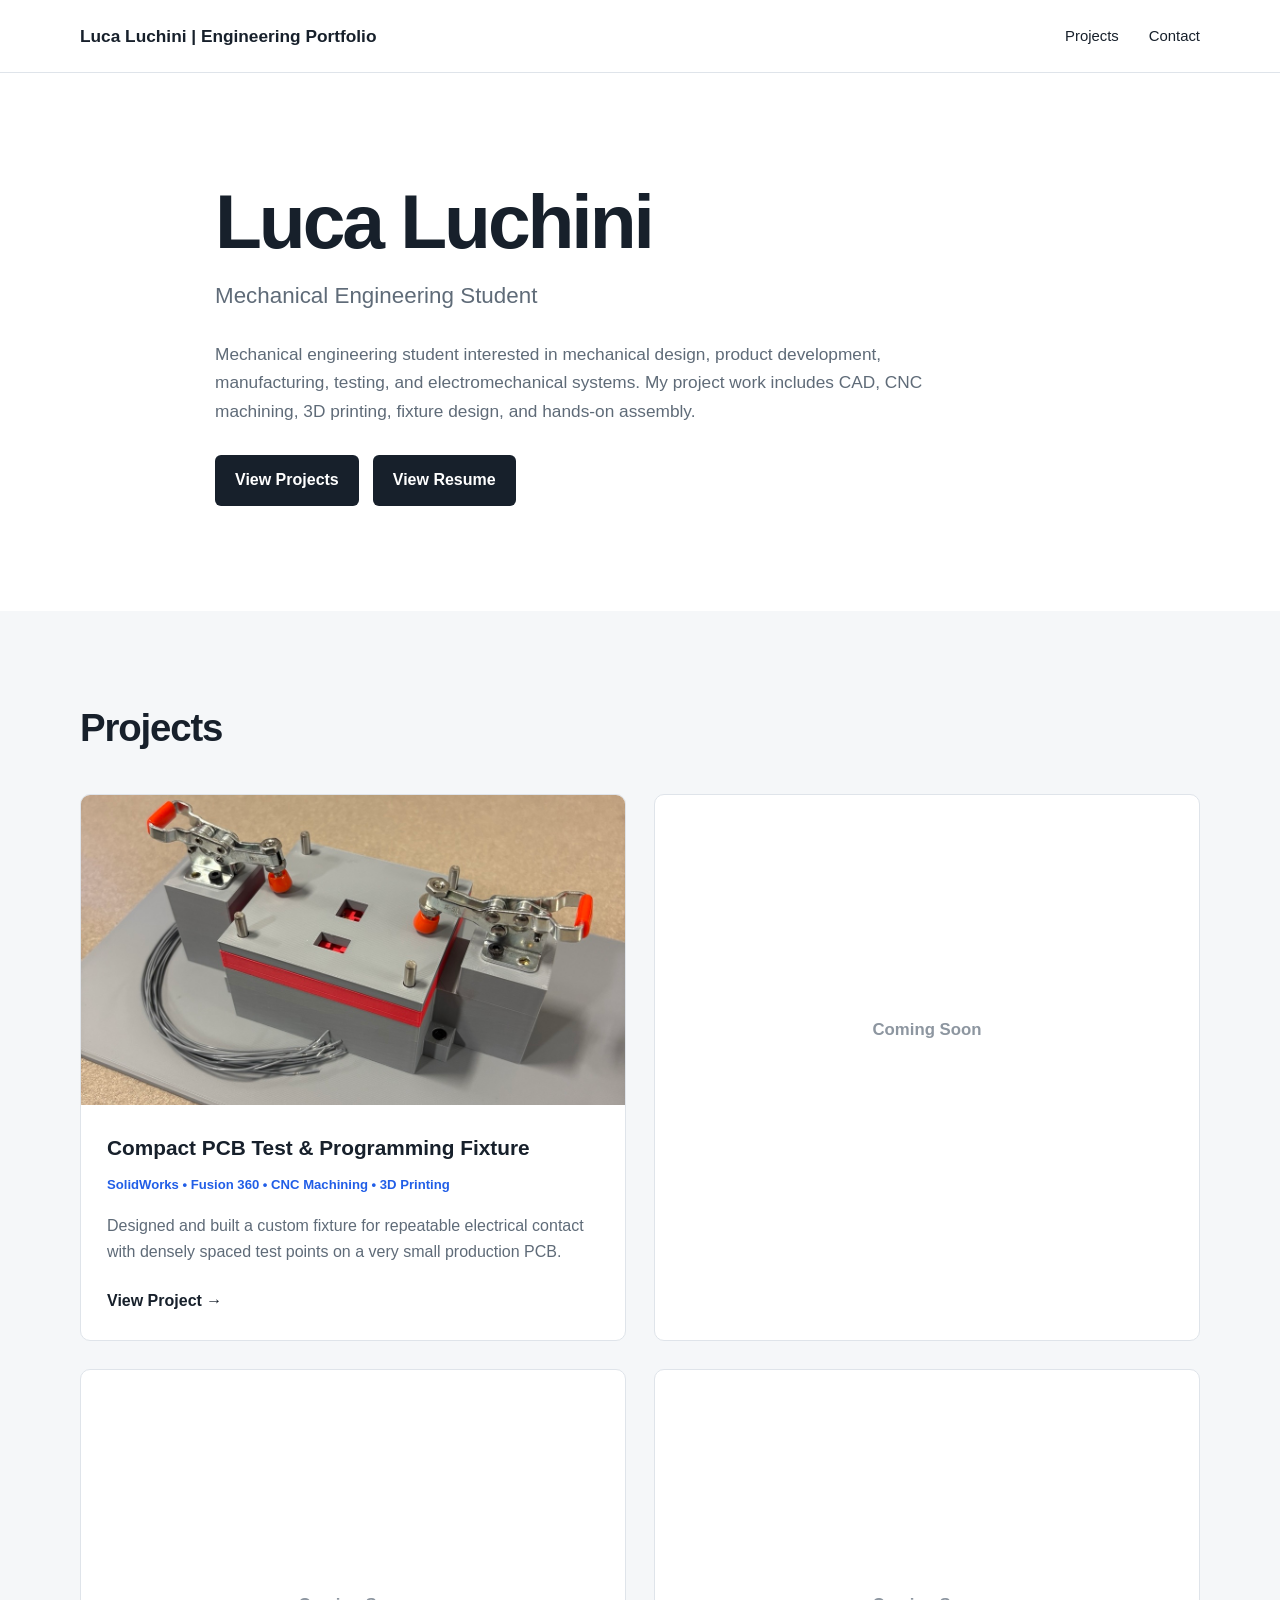
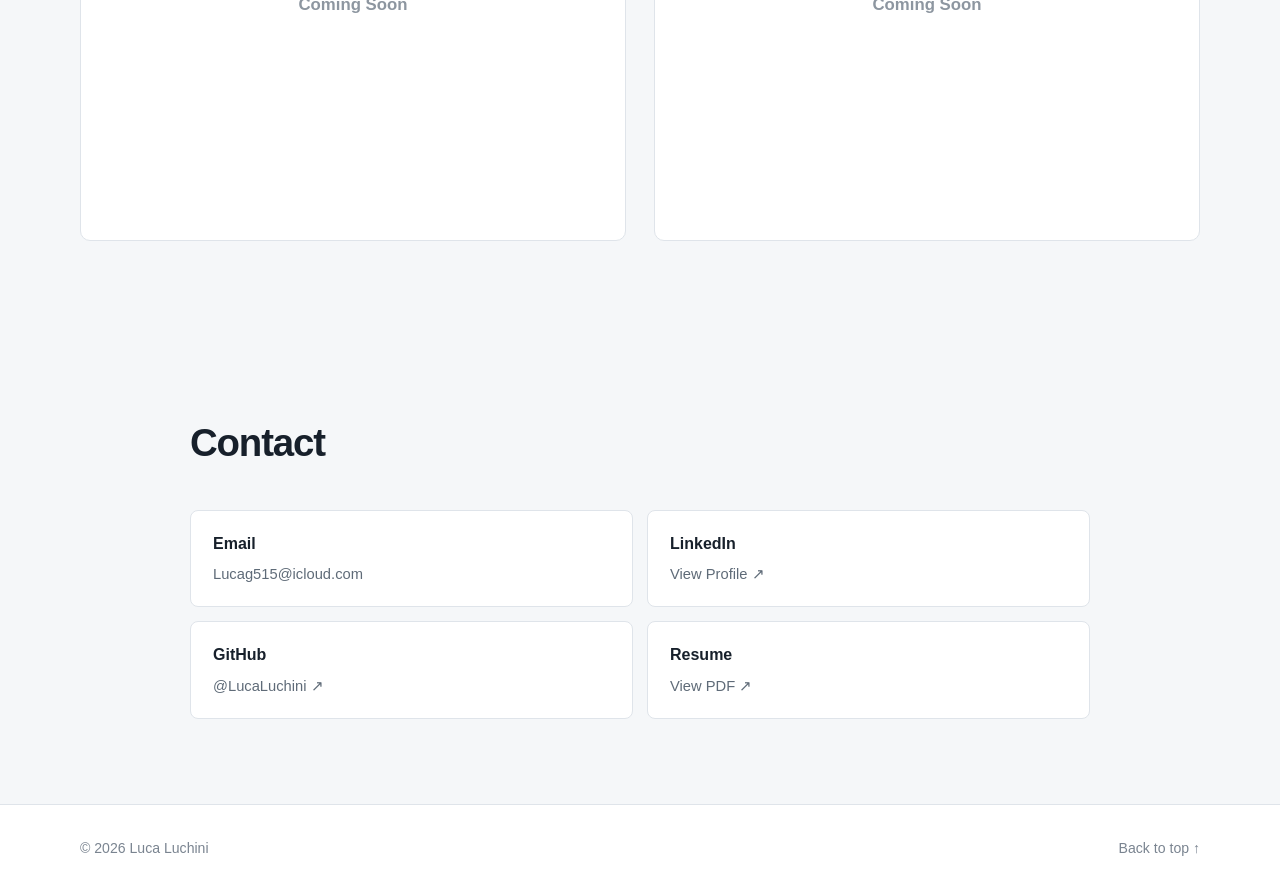
==== index.html @ e252f810 "Update index.html" ====
<!DOCTYPE html>
<html lang="en">

<head>
    <meta charset="UTF-8">
    <meta name="viewport" content="width=device-width, initial-scale=1.0">

    <title>Luca Luchini | Engineering Portfolio</title>

    <link rel="stylesheet" href="style.css">
</head>

<body>

<header>
    <div class="container">

        <nav>

            <a class="name" href="index.html">
                Luca Luchini | Engineering Portfolio
            </a>

            <div class="nav-links">

                <a href="#projects">
                    Projects
                </a>

                <a href="#contact">
                    Contact
                </a>

            </div>

        </nav>

    </div>
</header>


<main>


    <section class="hero">

        <div class="container hero-inner">

            <h1>
                Luca Luchini
            </h1>

            <h2>
                Mechanical Engineering Student
            </h2>

            <p class="hero-copy">
                Mechanical engineering student interested in mechanical design,
                product development, manufacturing, testing, and electromechanical systems.
                My project work includes CAD, CNC machining, 3D printing, fixture design,
                and hands-on assembly.
            </p>

            <div class="hero-actions">

                <a class="button" href="#projects">
                    View Projects
                </a>

                <a
                    class="button"
                    href="documents/Luchiniresume.pdf"
                    target="_blank"
                >
                    View Resume
                </a>

            </div>

        </div>

    </section>



    <section id="projects">

        <div class="container">

            <div class="section-heading">

                <h2>
                    Projects
                </h2>

            </div>


            <div class="projects">


                <a
                    class="project-card"
                    href="projects/pcb-test-fixture.html"
                >

                    <div class="project-image-wrap">

                        <img
                            class="project-image"
                            src="images/test-fixture/hero.jpg"
                            alt="PCB test and programming fixture"
                        >

                    </div>


                    <div class="project-card-content">

                        <h3>
                            Compact PCB Test &amp; Programming Fixture
                        </h3>

                        <p class="tools">
                            SolidWorks • Fusion 360 • CNC Machining • 3D Printing
                        </p>

                        <p>
                            Designed and built a custom fixture for repeatable
                            electrical contact with densely spaced test points
                            on a very small production PCB.
                        </p>

                        <span class="card-link">
                            View Project →
                        </span>

                    </div>

                </a>



                <div class="project-card coming-soon-card">

                    <div class="project-card-content coming-soon-content">

                        <span>
                            Coming Soon
                        </span>

                    </div>

                </div>



                <div class="project-card coming-soon-card">

                    <div class="project-card-content coming-soon-content">

                        <span>
                            Coming Soon
                        </span>

                    </div>

                </div>



                <div class="project-card coming-soon-card">

                    <div class="project-card-content coming-soon-content">

                        <span>
                            Coming Soon
                        </span>

                    </div>

                </div>


            </div>

        </div>

    </section>



    <section id="contact">

        <div class="container narrow">

            <div class="section-heading">

                <h2>
                    Contact
                </h2>

            </div>


            <div class="contact-links">


                <a
                    class="contact-card"
                    href="mailto:Lucag515@icloud.com"
                >

                    <span class="contact-label">
                        Email
                    </span>

                    <span class="contact-value">
                        Lucag515@icloud.com
                    </span>

                </a>



                <a
                    class="contact-card"
                    href="https://www.linkedin.com/in/luca-luchini-402ab2226"
                    target="_blank"
                >

                    <span class="contact-label">
                        LinkedIn
                    </span>

                    <span class="contact-value">
                        View Profile ↗
                    </span>

                </a>



                <a
                    class="contact-card"
                    href="https://github.com/LucaLuchini"
                    target="_blank"
                >

                    <span class="contact-label">
                        GitHub
                    </span>

                    <span class="contact-value">
                        @LucaLuchini ↗
                    </span>

                </a>



                <a
                    class="contact-card"
                    href="documents/Luchiniresume.pdf"
                    target="_blank"
                >

                    <span class="contact-label">
                        Resume
                    </span>

                    <span class="contact-value">
                        View PDF ↗
                    </span>

                </a>


            </div>

        </div>

    </section>


</main>



<footer>

    <div class="container footer-inner">

        <span>
            © 2026 Luca Luchini
        </span>

        <a href="#">
            Back to top ↑
        </a>

    </div>

</footer>


</body>

</html>
---- style.css ----
* {
    box-sizing: border-box;
}

html {
    scroll-behavior: smooth;
}

:root {
    --ink: #17202b;
    --muted: #5f6b78;
    --line: #dfe4ea;
    --surface: #ffffff;
    --surface-alt: #f5f7f9;
    --accent: #215ee7;
    --max-width: 1120px;
}

body {
    margin: 0;
    font-family: -apple-system, BlinkMacSystemFont, "Segoe UI", Roboto, Arial, sans-serif;
    color: var(--ink);
    background: var(--surface);
    line-height: 1.65;
}

img {
    max-width: 100%;
}

a {
    color: inherit;
}

.container {
    width: 90%;
    max-width: var(--max-width);
    margin: 0 auto;
}

.narrow {
    max-width: 900px;
}


/* HEADER */

header {
    background: rgba(255, 255, 255, 0.96);
    border-bottom: 1px solid var(--line);
    position: sticky;
    top: 0;
    z-index: 1000;
}

nav {
    min-height: 72px;
    display: flex;
    justify-content: space-between;
    align-items: center;
}

nav .name {
    font-size: 1.08rem;
    font-weight: 700;
    text-decoration: none;
}

.nav-links {
    display: flex;
}

.nav-links a {
    text-decoration: none;
    margin-left: 30px;
    font-size: 0.93rem;
}

.nav-links a:hover,
.back-link:hover {
    color: var(--accent);
}


/* HOMEPAGE HERO */

.hero {
    padding: 110px 0 105px;
}

.hero-inner {
    max-width: 850px;
}

.eyebrow {
    margin: 0 0 12px;
    color: var(--accent);
    font-size: 0.78rem;
    font-weight: 700;
    text-transform: uppercase;
    letter-spacing: 0.11em;
}

.hero h1 {
    margin: 0;
    font-size: clamp(3rem, 6vw, 5rem);
    line-height: 1;
    letter-spacing: -0.04em;
}

.hero h2 {
    margin: 18px 0 0;
    font-size: 1.4rem;
    font-weight: 500;
    color: var(--muted);
}

.hero-copy {
    max-width: 760px;
    margin-top: 25px;
    font-size: 1.08rem;
    color: var(--muted);
}

.hero-actions {
    display: flex;
    flex-wrap: wrap;
    gap: 14px;
    align-items: center;
    margin-top: 30px;
}

.button {
    display: inline-block;
    padding: 12px 20px;
    background: var(--ink);
    color: white;
    text-decoration: none;
    border-radius: 6px;
    font-weight: 600;
    transition: 0.2s ease;
}

.button:hover {
    background: var(--accent);
    transform: translateY(-2px);
}


/* GENERAL SECTIONS */

section {
    padding: 85px 0;
}

#projects,
#contact {
    background: var(--surface-alt);
}

.section-heading {
    margin-bottom: 35px;
}

.section-heading h2 {
    margin: 0;
    font-size: 2.4rem;
    letter-spacing: -0.03em;
}


/* PROJECT GRID */

.projects {
    display: grid;
    grid-template-columns: repeat(2, 1fr);
    gap: 28px;
}

.project-card {
    background: white;
    border: 1px solid var(--line);
    border-radius: 10px;
    overflow: hidden;
    min-height: 100%;
}

a.project-card {
    text-decoration: none;
    transition: 0.2s ease;
}

a.project-card:hover {
    transform: translateY(-4px);
    box-shadow: 0 15px 35px rgba(17, 24, 39, 0.08);
}

.project-card-content {
    padding: 26px;
}

.project-card h3 {
    margin: 0 0 9px;
    font-size: 1.3rem;
}

.tools {
    margin: 0 0 17px;
    color: var(--accent);
    font-size: 0.82rem;
    font-weight: 600;
}

.project-card p:not(.tools) {
    color: var(--muted);
}

.card-link {
    display: inline-block;
    margin-top: 6px;
    font-weight: 600;
}

.project-card .project-image-wrap {
    height: 310px;
}

.project-card .project-image {
    width: 100%;
    height: 100%;
    object-fit: cover;
}

.coming-soon-card {
    min-height: 470px;
}

.coming-soon-content {
    min-height: 470px;
    display: flex;
    align-items: center;
    justify-content: center;
}

.coming-soon-content span {
    color: #8d96a0;
    font-size: 1.05rem;
    font-weight: 600;
}


/* GENERAL IMAGES */

.project-image-wrap {
    position: relative;
    background: #e9edf2;
    overflow: hidden;
}

.project-image {
    width: 100%;
    height: 100%;
    display: block;
    object-fit: cover;
}


/* CONTACT */

.contact-links {
    display: grid;
    grid-template-columns: repeat(2, 1fr);
    gap: 14px;
}

.contact-card {
    display: flex;
    flex-direction: column;
    gap: 5px;
    padding: 20px 22px;
    background: white;
    border: 1px solid var(--line);
    border-radius: 8px;
    text-decoration: none;
    transition: 0.2s ease;
}

.contact-card:hover {
    border-color: #bac3cd;
    transform: translateY(-2px);
}

.contact-label {
    font-weight: 700;
    color: var(--ink);
}

.contact-value {
    font-size: 0.92rem;
    color: var(--muted);
}


/* FOOTER */

footer {
    border-top: 1px solid var(--line);
    padding: 32px 0;
    color: #7a8490;
    font-size: 0.88rem;
}

.footer-inner {
    display: flex;
    justify-content: space-between;
}

.footer-inner a {
    text-decoration: none;
}


/* PROJECT PAGE */

.project-hero {
    padding: 85px 0 80px;
}

.project-hero-grid {
    display: grid;
    grid-template-columns: 0.95fr 1.05fr;
    gap: 60px;
    align-items: start;
}

.back-link {
    display: inline-block;
    margin-bottom: 38px;
    color: var(--muted);
    text-decoration: none;
    font-size: 0.9rem;
    font-weight: 600;
}

.project-hero h1 {
    margin: 0;
    font-size: clamp(2.6rem, 5vw, 4.3rem);
    line-height: 1.04;
    letter-spacing: -0.04em;
}

.project-lead {
    margin-top: 25px;
    color: var(--muted);
    font-size: 1.12rem;
}

.project-meta {
    display: grid;
    gap: 15px;
    margin-top: 34px;
    padding-top: 25px;
    border-top: 1px solid var(--line);
}

.project-meta > div {
    display: grid;
    grid-template-columns: 90px 1fr;
    gap: 15px;
}

.meta-label {
    color: #8b95a1;
    font-size: 0.78rem;
    font-weight: 700;
    text-transform: uppercase;
    letter-spacing: 0.06em;
}


/* PROJECT HERO IMAGE STACK */

.hero-image-stack {
    display: grid;
    gap: 22px;
}

.hero-image-stack figure {
    margin: 0;
}

.hero-stack-image {
    height: 360px;
    border: 1px solid var(--line);
    border-radius: 10px;
    overflow: hidden;
    background: white;
}

.hero-stack-image .project-image {
    width: 100%;
    height: 100%;
    object-fit: cover;
}

.hero-tech-image .project-image {
    object-fit: contain;
    background: white;
}

.hero-image-stack figcaption {
    margin-top: 8px;
    color: #7a8490;
    font-size: 0.84rem;
}


/* PROJECT SECTIONS */

.project-section {
    padding: 95px 0;
    border-top: 1px solid var(--line);
}

.project-section.alt {
    background: var(--surface-alt);
}

.project-content-grid {
    display: grid;
    grid-template-columns: 240px minmax(0, 1fr);
    gap: 75px;
}

.sticky-label {
    align-self: start;
    position: sticky;
    top: 105px;
}

.sticky-label h2 {
    margin: 0;
    font-size: 1.9rem;
    line-height: 1.1;
}

.project-copy {
    max-width: 780px;
}

.project-copy > p {
    margin-top: 0;
    margin-bottom: 22px;
    color: var(--muted);
    font-size: 1.05rem;
}

.callout {
    margin: 34px 0;
    padding: 22px 24px;
    border-left: 4px solid var(--accent);
    background: var(--surface-alt);
    color: var(--muted);
}

.image-grid {
    display: grid;
    gap: 22px;
    margin-top: 38px;
}

.image-grid.two {
    grid-template-columns: repeat(2, 1fr);
}

.single-figure {
    margin-top: 38px;
}

figure {
    margin: 0;
}

figure .project-image-wrap {
    min-height: 285px;
    border: 1px solid var(--line);
    border-radius: 9px;
}

.single-figure .project-image-wrap {
    min-height: 420px;
}

.image-grid .project-image,
.single-figure .project-image {
    object-fit: contain;
    background: white;
}

figcaption {
    margin-top: 9px;
    color: #7a8490;
    font-size: 0.84rem;
}

.skills-row {
    display: flex;
    flex-wrap: wrap;
    gap: 9px;
    margin-top: 32px;
}

.skills-row span {
    padding: 7px 11px;
    border: 1px solid var(--line);
    border-radius: 999px;
    background: white;
    font-size: 0.8rem;
    font-weight: 600;
}


/* TABLET */

@media (max-width: 900px) {

    .projects {
        grid-template-columns: 1fr;
    }

    .project-hero-grid {
        grid-template-columns: 1fr;
    }

    .project-content-grid {
        grid-template-columns: 1fr;
        gap: 32px;
    }

    .sticky-label {
        position: static;
    }

    .contact-links {
        grid-template-columns: 1fr;
    }

    .coming-soon-card,
    .coming-soon-content {
        min-height: 220px;
    }
}


/* MOBILE */

@media (max-width: 650px) {

    .hero {
        padding: 80px 0;
    }

    section,
    .project-section {
        padding: 65px 0;
    }

    .nav-links a {
        margin-left: 15px;
    }

    .hero-actions {
        flex-direction: column;
        align-items: flex-start;
    }

    .image-grid.two {
        grid-template-columns: 1fr;
    }

    .project-meta > div {
        grid-template-columns: 1fr;
        gap: 3px;
    }

    .hero-stack-image {
        height: 300px;
    }

    .footer-inner {
        flex-direction: column;
        gap: 10px;
    }
}
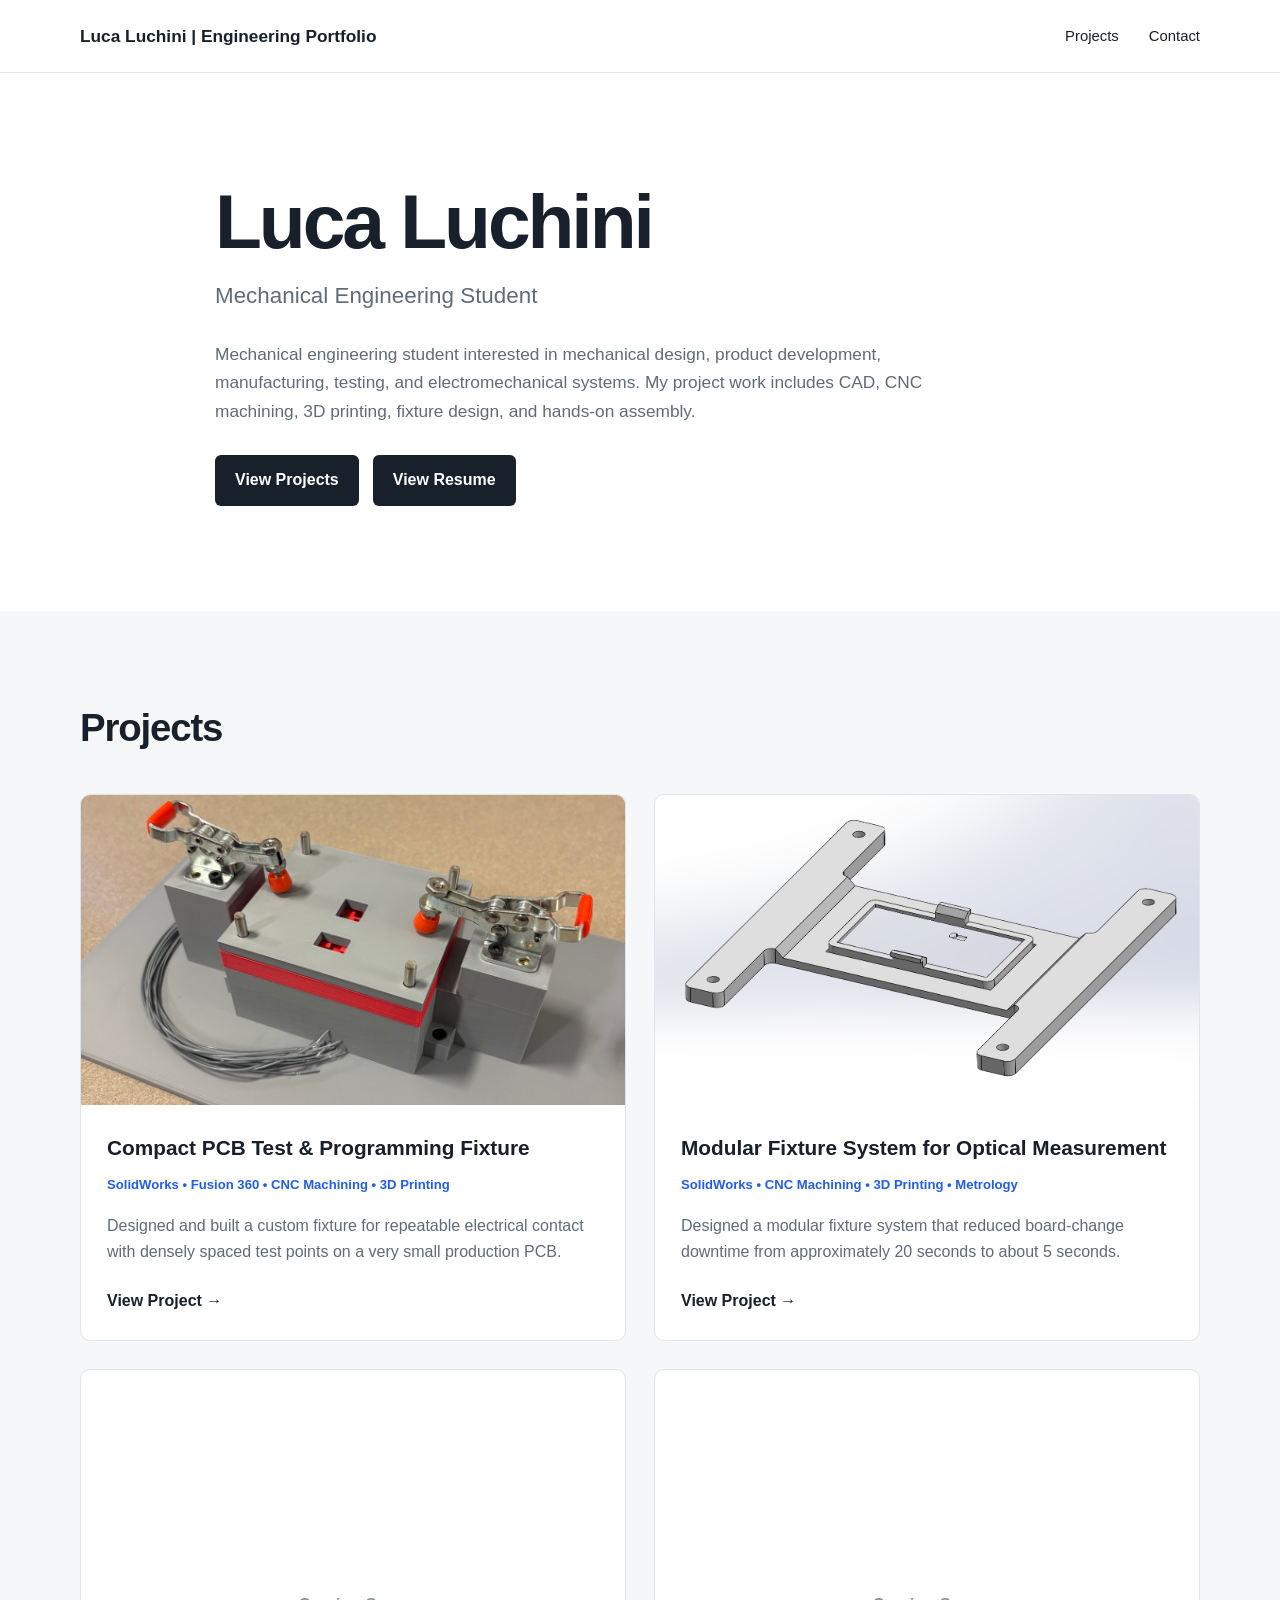
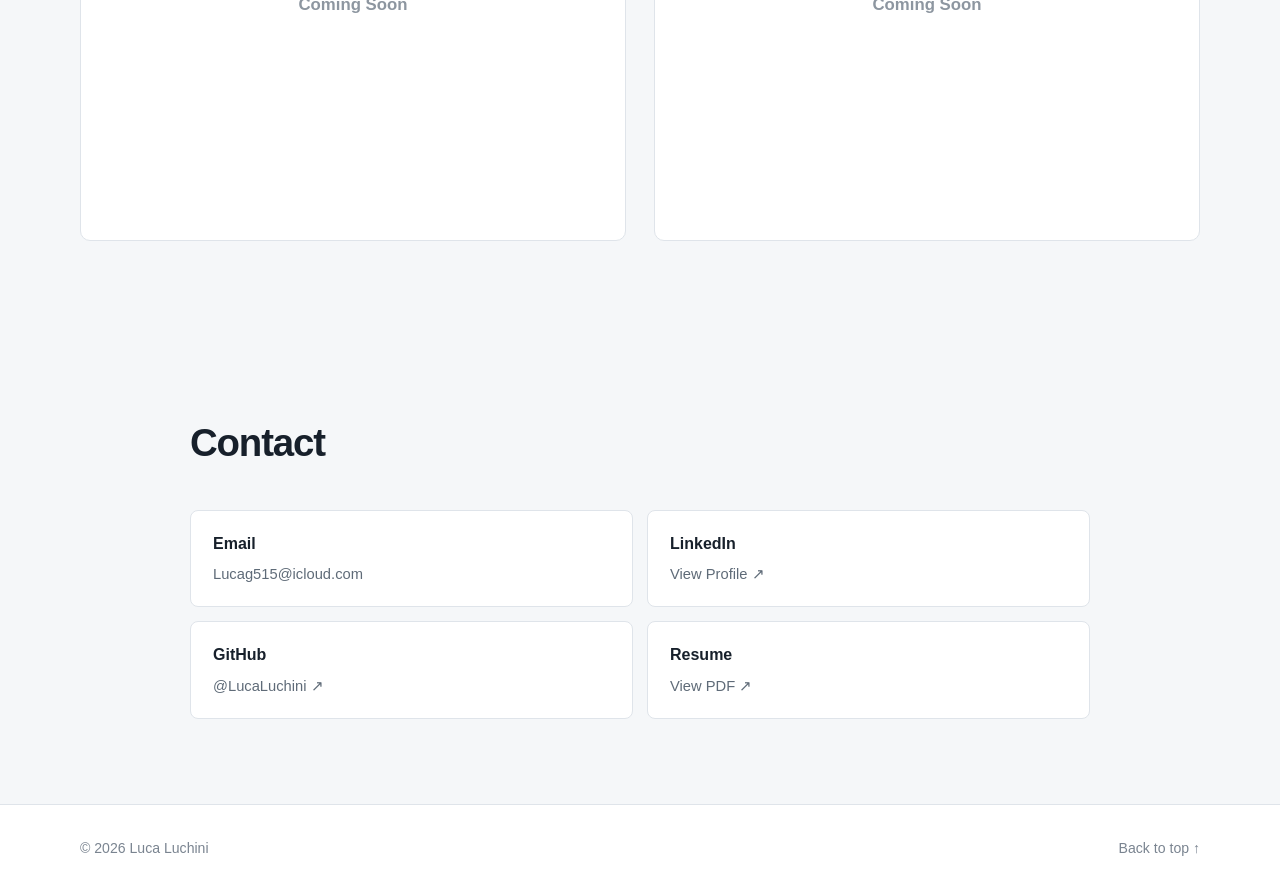
==== commit b2267f3a: "add project 2" ====
--- a/index.html
+++ b/index.html
@@ -1,12 +1,9 @@
 <!DOCTYPE html>
 <html lang="en">
-
 <head>
     <meta charset="UTF-8">
     <meta name="viewport" content="width=device-width, initial-scale=1.0">
-
     <title>Luca Luchini | Engineering Portfolio</title>
-
     <link rel="stylesheet" href="style.css">
 </head>
 
@@ -14,296 +11,130 @@
 
 <header>
     <div class="container">
-
         <nav>
-
-            <a class="name" href="index.html">
-                Luca Luchini | Engineering Portfolio
-            </a>
-
+            <a class="name" href="index.html">Luca Luchini | Engineering Portfolio</a>
             <div class="nav-links">
-
-                <a href="#projects">
-                    Projects
-                </a>
-
-                <a href="#contact">
-                    Contact
-                </a>
-
+                <a href="#projects">Projects</a>
+                <a href="#contact">Contact</a>
             </div>
-
         </nav>
-
     </div>
 </header>
 
-
 <main>
 
+<section class="hero">
+    <div class="container hero-inner">
+        <h1>Luca Luchini</h1>
+        <h2>Mechanical Engineering Student</h2>
 
-    <section class="hero">
+        <p class="hero-copy">
+            Mechanical engineering student interested in mechanical design,
+            product development, manufacturing, testing, and electromechanical systems.
+            My project work includes CAD, CNC machining, 3D printing, fixture design,
+            and hands-on assembly.
+        </p>
 
-        <div class="container hero-inner">
+        <div class="hero-actions">
+            <a class="button" href="#projects">View Projects</a>
+            <a class="button" href="documents/Luchiniresume.pdf" target="_blank">View Resume</a>
+        </div>
+    </div>
+</section>
 
-            <h1>
-                Luca Luchini
-            </h1>
+<section id="projects">
+    <div class="container">
+        <div class="section-heading">
+            <h2>Projects</h2>
+        </div>
 
-            <h2>
-                Mechanical Engineering Student
-            </h2>
+        <div class="projects">
 
-            <p class="hero-copy">
-                Mechanical engineering student interested in mechanical design,
-                product development, manufacturing, testing, and electromechanical systems.
-                My project work includes CAD, CNC machining, 3D printing, fixture design,
-                and hands-on assembly.
-            </p>
+            <a class="project-card" href="projects/pcb-test-fixture.html">
+                <div class="project-image-wrap">
+                    <img class="project-image" src="images/test-fixture/hero.jpg" alt="Compact PCB test and programming fixture">
+                </div>
+                <div class="project-card-content">
+                    <h3>Compact PCB Test &amp; Programming Fixture</h3>
+                    <p class="tools">SolidWorks • Fusion 360 • CNC Machining • 3D Printing</p>
+                    <p>
+                        Designed and built a custom fixture for repeatable electrical
+                        contact with densely spaced test points on a very small production PCB.
+                    </p>
+                    <span class="card-link">View Project →</span>
+                </div>
+            </a>
 
-            <div class="hero-actions">
+            <a class="project-card" href="projects/optical-measurement-fixture.html">
+                <div class="project-image-wrap">
+                    <img class="project-image" src="images/optical-fixture/cad-assembled.png" alt="Modular optical measurement fixture system">
+                </div>
+                <div class="project-card-content">
+                    <h3>Modular Fixture System for Optical Measurement</h3>
+                    <p class="tools">SolidWorks • CNC Machining • 3D Printing • Metrology</p>
+                    <p>
+                        Designed a modular fixture system that reduced board-change
+                        downtime from approximately 20 seconds to about 5 seconds.
+                    </p>
+                    <span class="card-link">View Project →</span>
+                </div>
+            </a>
 
-                <a class="button" href="#projects">
-                    View Projects
-                </a>
+            <div class="project-card coming-soon-card">
+                <div class="project-card-content coming-soon-content">
+                    <span>Coming Soon</span>
+                </div>
+            </div>
 
-                <a
-                    class="button"
-                    href="documents/Luchiniresume.pdf"
-                    target="_blank"
-                >
-                    View Resume
-                </a>
-
+            <div class="project-card coming-soon-card">
+                <div class="project-card-content coming-soon-content">
+                    <span>Coming Soon</span>
+                </div>
             </div>
 
         </div>
+    </div>
+</section>
 
-    </section>
+<section id="contact">
+    <div class="container narrow">
 
-
-
-    <section id="projects">
-
-        <div class="container">
-
-            <div class="section-heading">
-
-                <h2>
-                    Projects
-                </h2>
-
-            </div>
-
-
-            <div class="projects">
-
-
-                <a
-                    class="project-card"
-                    href="projects/pcb-test-fixture.html"
-                >
-
-                    <div class="project-image-wrap">
-
-                        <img
-                            class="project-image"
-                            src="images/test-fixture/hero.jpg"
-                            alt="PCB test and programming fixture"
-                        >
-
-                    </div>
-
-
-                    <div class="project-card-content">
-
-                        <h3>
-                            Compact PCB Test &amp; Programming Fixture
-                        </h3>
-
-                        <p class="tools">
-                            SolidWorks • Fusion 360 • CNC Machining • 3D Printing
-                        </p>
-
-                        <p>
-                            Designed and built a custom fixture for repeatable
-                            electrical contact with densely spaced test points
-                            on a very small production PCB.
-                        </p>
-
-                        <span class="card-link">
-                            View Project →
-                        </span>
-
-                    </div>
-
-                </a>
-
-
-
-                <div class="project-card coming-soon-card">
-
-                    <div class="project-card-content coming-soon-content">
-
-                        <span>
-                            Coming Soon
-                        </span>
-
-                    </div>
-
-                </div>
-
-
-
-                <div class="project-card coming-soon-card">
-
-                    <div class="project-card-content coming-soon-content">
-
-                        <span>
-                            Coming Soon
-                        </span>
-
-                    </div>
-
-                </div>
-
-
-
-                <div class="project-card coming-soon-card">
-
-                    <div class="project-card-content coming-soon-content">
-
-                        <span>
-                            Coming Soon
-                        </span>
-
-                    </div>
-
-                </div>
-
-
-            </div>
-
+        <div class="section-heading">
+            <h2>Contact</h2>
         </div>
 
-    </section>
+        <div class="contact-links">
+            <a class="contact-card" href="mailto:Lucag515@icloud.com">
+                <span class="contact-label">Email</span>
+                <span class="contact-value">Lucag515@icloud.com</span>
+            </a>
 
+            <a class="contact-card" href="https://www.linkedin.com/in/luca-luchini-402ab2226" target="_blank">
+                <span class="contact-label">LinkedIn</span>
+                <span class="contact-value">View Profile ↗</span>
+            </a>
 
+            <a class="contact-card" href="https://github.com/LucaLuchini" target="_blank">
+                <span class="contact-label">GitHub</span>
+                <span class="contact-value">@LucaLuchini ↗</span>
+            </a>
 
-    <section id="contact">
-
-        <div class="container narrow">
-
-            <div class="section-heading">
-
-                <h2>
-                    Contact
-                </h2>
-
-            </div>
-
-
-            <div class="contact-links">
-
-
-                <a
-                    class="contact-card"
-                    href="mailto:Lucag515@icloud.com"
-                >
-
-                    <span class="contact-label">
-                        Email
-                    </span>
-
-                    <span class="contact-value">
-                        Lucag515@icloud.com
-                    </span>
-
-                </a>
-
-
-
-                <a
-                    class="contact-card"
-                    href="https://www.linkedin.com/in/luca-luchini-402ab2226"
-                    target="_blank"
-                >
-
-                    <span class="contact-label">
-                        LinkedIn
-                    </span>
-
-                    <span class="contact-value">
-                        View Profile ↗
-                    </span>
-
-                </a>
-
-
-
-                <a
-                    class="contact-card"
-                    href="https://github.com/LucaLuchini"
-                    target="_blank"
-                >
-
-                    <span class="contact-label">
-                        GitHub
-                    </span>
-
-                    <span class="contact-value">
-                        @LucaLuchini ↗
-                    </span>
-
-                </a>
-
-
-
-                <a
-                    class="contact-card"
-                    href="documents/Luchiniresume.pdf"
-                    target="_blank"
-                >
-
-                    <span class="contact-label">
-                        Resume
-                    </span>
-
-                    <span class="contact-value">
-                        View PDF ↗
-                    </span>
-
-                </a>
-
-
-            </div>
-
+            <a class="contact-card" href="documents/Luchiniresume.pdf" target="_blank">
+                <span class="contact-label">Resume</span>
+                <span class="contact-value">View PDF ↗</span>
+            </a>
         </div>
-
-    </section>
-
+    </div>
+</section>
 
 </main>
 
-
-
 <footer>
-
     <div class="container footer-inner">
-
-        <span>
-            © 2026 Luca Luchini
-        </span>
-
-        <a href="#">
-            Back to top ↑
-        </a>
-
+        <span>© 2026 Luca Luchini</span>
+        <a href="#">Back to top ↑</a>
     </div>
-
 </footer>
 
-
 </body>
-
 </html>
--- a/style.css
+++ b/style.css
@@ -2,9 +2,7 @@
     box-sizing: border-box;
 }
 
-html {
-    scroll-behavior: smooth;
-}
+html { scroll-behavior: smooth; }
 
 :root {
     --ink: #17202b;
@@ -24,13 +22,8 @@
     line-height: 1.65;
 }
 
-img {
-    max-width: 100%;
-}
-
-a {
-    color: inherit;
-}
+img { max-width: 100%; }
+a { color: inherit; }
 
 .container {
     width: 90%;
@@ -38,15 +31,10 @@
     margin: 0 auto;
 }
 
-.narrow {
-    max-width: 900px;
-}
-
-
-/* HEADER */
+.narrow { max-width: 900px; }
 
 header {
-    background: rgba(255, 255, 255, 0.96);
+    background: rgba(255,255,255,0.96);
     border-bottom: 1px solid var(--line);
     position: sticky;
     top: 0;
@@ -66,9 +54,7 @@
     text-decoration: none;
 }
 
-.nav-links {
-    display: flex;
-}
+.nav-links { display: flex; }
 
 .nav-links a {
     text-decoration: none;
@@ -77,19 +63,30 @@
 }
 
 .nav-links a:hover,
-.back-link:hover {
-    color: var(--accent);
-}
-
-
-/* HOMEPAGE HERO */
-
-.hero {
-    padding: 110px 0 105px;
-}
-
-.hero-inner {
-    max-width: 850px;
+.back-link:hover { color: var(--accent); }
+
+.hero { padding: 110px 0 105px; }
+.hero-inner { max-width: 850px; }
+
+.hero h1 {
+    margin: 0;
+    font-size: clamp(3rem,6vw,5rem);
+    line-height: 1;
+    letter-spacing: -0.04em;
+}
+
+.hero h2 {
+    margin: 18px 0 0;
+    font-size: 1.4rem;
+    font-weight: 500;
+    color: var(--muted);
+}
+
+.hero-copy {
+    max-width: 760px;
+    margin-top: 25px;
+    font-size: 1.08rem;
+    color: var(--muted);
 }
 
 .eyebrow {
@@ -99,27 +96,6 @@
     font-weight: 700;
     text-transform: uppercase;
     letter-spacing: 0.11em;
-}
-
-.hero h1 {
-    margin: 0;
-    font-size: clamp(3rem, 6vw, 5rem);
-    line-height: 1;
-    letter-spacing: -0.04em;
-}
-
-.hero h2 {
-    margin: 18px 0 0;
-    font-size: 1.4rem;
-    font-weight: 500;
-    color: var(--muted);
-}
-
-.hero-copy {
-    max-width: 760px;
-    margin-top: 25px;
-    font-size: 1.08rem;
-    color: var(--muted);
 }
 
 .hero-actions {
@@ -146,21 +122,12 @@
     transform: translateY(-2px);
 }
 
-
-/* GENERAL SECTIONS */
-
-section {
-    padding: 85px 0;
-}
+section { padding: 85px 0; }
 
 #projects,
-#contact {
-    background: var(--surface-alt);
-}
-
-.section-heading {
-    margin-bottom: 35px;
-}
+#contact { background: var(--surface-alt); }
+
+.section-heading { margin-bottom: 35px; }
 
 .section-heading h2 {
     margin: 0;
@@ -168,12 +135,9 @@
     letter-spacing: -0.03em;
 }
 
-
-/* PROJECT GRID */
-
 .projects {
     display: grid;
-    grid-template-columns: repeat(2, 1fr);
+    grid-template-columns: repeat(2,1fr);
     gap: 28px;
 }
 
@@ -192,12 +156,10 @@
 
 a.project-card:hover {
     transform: translateY(-4px);
-    box-shadow: 0 15px 35px rgba(17, 24, 39, 0.08);
-}
-
-.project-card-content {
-    padding: 26px;
-}
+    box-shadow: 0 15px 35px rgba(17,24,39,0.08);
+}
+
+.project-card-content { padding: 26px; }
 
 .project-card h3 {
     margin: 0 0 9px;
@@ -211,9 +173,7 @@
     font-weight: 600;
 }
 
-.project-card p:not(.tools) {
-    color: var(--muted);
-}
+.project-card p:not(.tools) { color: var(--muted); }
 
 .card-link {
     display: inline-block;
@@ -221,9 +181,7 @@
     font-weight: 600;
 }
 
-.project-card .project-image-wrap {
-    height: 310px;
-}
+.project-card .project-image-wrap { height: 310px; }
 
 .project-card .project-image {
     width: 100%;
@@ -231,9 +189,7 @@
     object-fit: cover;
 }
 
-.coming-soon-card {
-    min-height: 470px;
-}
+.coming-soon-card { min-height: 470px; }
 
 .coming-soon-content {
     min-height: 470px;
@@ -248,9 +204,6 @@
     font-weight: 600;
 }
 
-
-/* GENERAL IMAGES */
-
 .project-image-wrap {
     position: relative;
     background: #e9edf2;
@@ -259,17 +212,12 @@
 
 .project-image {
     width: 100%;
-    height: 100%;
     display: block;
-    object-fit: cover;
-}
-
-
-/* CONTACT */
+}
 
 .contact-links {
     display: grid;
-    grid-template-columns: repeat(2, 1fr);
+    grid-template-columns: repeat(2,1fr);
     gap: 14px;
 }
 
@@ -300,9 +248,6 @@
     color: var(--muted);
 }
 
-
-/* FOOTER */
-
 footer {
     border-top: 1px solid var(--line);
     padding: 32px 0;
@@ -315,16 +260,9 @@
     justify-content: space-between;
 }
 
-.footer-inner a {
-    text-decoration: none;
-}
-
-
-/* PROJECT PAGE */
-
-.project-hero {
-    padding: 85px 0 80px;
-}
+.footer-inner a { text-decoration: none; }
+
+.project-hero { padding: 85px 0 80px; }
 
 .project-hero-grid {
     display: grid;
@@ -344,7 +282,7 @@
 
 .project-hero h1 {
     margin: 0;
-    font-size: clamp(2.6rem, 5vw, 4.3rem);
+    font-size: clamp(2.6rem,5vw,4.3rem);
     line-height: 1.04;
     letter-spacing: -0.04em;
 }
@@ -377,17 +315,12 @@
     letter-spacing: 0.06em;
 }
 
-
-/* PROJECT HERO IMAGE STACK */
-
 .hero-image-stack {
     display: grid;
     gap: 22px;
 }
 
-.hero-image-stack figure {
-    margin: 0;
-}
+.hero-image-stack figure { margin: 0; }
 
 .hero-stack-image {
     height: 360px;
@@ -400,35 +333,27 @@
 .hero-stack-image .project-image {
     width: 100%;
     height: 100%;
-    object-fit: cover;
-}
-
-.hero-tech-image .project-image {
     object-fit: contain;
     background: white;
 }
 
-.hero-image-stack figcaption {
-    margin-top: 8px;
+.hero-image-stack figcaption,
+figcaption {
+    margin-top: 9px;
     color: #7a8490;
     font-size: 0.84rem;
 }
-
-
-/* PROJECT SECTIONS */
 
 .project-section {
     padding: 95px 0;
     border-top: 1px solid var(--line);
 }
 
-.project-section.alt {
-    background: var(--surface-alt);
-}
+.project-section.alt { background: var(--surface-alt); }
 
 .project-content-grid {
     display: grid;
-    grid-template-columns: 240px minmax(0, 1fr);
+    grid-template-columns: 240px minmax(0,1fr);
     gap: 75px;
 }
 
@@ -444,9 +369,7 @@
     line-height: 1.1;
 }
 
-.project-copy {
-    max-width: 780px;
-}
+.project-copy { max-width: 780px; }
 
 .project-copy > p {
     margin-top: 0;
@@ -469,38 +392,76 @@
     margin-top: 38px;
 }
 
-.image-grid.two {
-    grid-template-columns: repeat(2, 1fr);
-}
-
-.single-figure {
-    margin-top: 38px;
-}
-
-figure {
-    margin: 0;
-}
-
-figure .project-image-wrap {
-    min-height: 285px;
+.image-grid.two { grid-template-columns: repeat(2,1fr); }
+
+figure { margin: 0; }
+
+/* Important fix: project section images follow their natural aspect ratio.
+   This removes the large empty gray area below screenshots. */
+.natural-images .project-image-wrap,
+.fusion-images .project-image-wrap {
+    min-height: 0;
+    height: auto;
+    background: transparent;
     border: 1px solid var(--line);
     border-radius: 9px;
 }
 
-.single-figure .project-image-wrap {
-    min-height: 420px;
-}
-
-.image-grid .project-image,
-.single-figure .project-image {
-    object-fit: contain;
-    background: white;
-}
-
-figcaption {
-    margin-top: 9px;
-    color: #7a8490;
-    font-size: 0.84rem;
+.natural-images .project-image,
+.fusion-images .project-image {
+    width: 100%;
+    height: auto;
+    object-fit: unset;
+    background: white;
+}
+
+/* In-use image is deliberately smaller than the full content width. */
+.compact-use-figure {
+    max-width: 610px;
+    margin: 38px auto 0;
+}
+
+.compact-use-figure .project-image-wrap {
+    height: auto;
+    min-height: 0;
+    background: transparent;
+    border: 1px solid var(--line);
+    border-radius: 9px;
+}
+
+.compact-use-figure .project-image {
+    width: 100%;
+    height: auto;
+    object-fit: unset;
+}
+
+.metric-grid {
+    display: grid;
+    grid-template-columns: repeat(3,1fr);
+    gap: 14px;
+    margin-bottom: 32px;
+}
+
+.metric-card {
+    padding: 22px;
+    border: 1px solid var(--line);
+    border-radius: 8px;
+    background: white;
+}
+
+.metric-value {
+    display: block;
+    font-size: 2rem;
+    font-weight: 750;
+    letter-spacing: -0.03em;
+    color: var(--ink);
+}
+
+.metric-label {
+    display: block;
+    margin-top: 6px;
+    font-size: 0.86rem;
+    color: var(--muted);
 }
 
 .skills-row {
@@ -519,73 +480,44 @@
     font-weight: 600;
 }
 
-
-/* TABLET */
-
 @media (max-width: 900px) {
-
-    .projects {
+    .projects,
+    .project-hero-grid,
+    .project-content-grid {
         grid-template-columns: 1fr;
     }
 
-    .project-hero-grid {
-        grid-template-columns: 1fr;
-    }
-
-    .project-content-grid {
-        grid-template-columns: 1fr;
-        gap: 32px;
-    }
-
-    .sticky-label {
-        position: static;
-    }
-
-    .contact-links {
-        grid-template-columns: 1fr;
-    }
+    .project-content-grid { gap: 32px; }
+    .sticky-label { position: static; }
+    .contact-links { grid-template-columns: 1fr; }
 
     .coming-soon-card,
-    .coming-soon-content {
-        min-height: 220px;
-    }
-}
-
-
-/* MOBILE */
+    .coming-soon-content { min-height: 220px; }
+
+    .metric-grid { grid-template-columns: 1fr; }
+}
 
 @media (max-width: 650px) {
-
-    .hero {
-        padding: 80px 0;
-    }
+    .hero { padding: 80px 0; }
 
     section,
-    .project-section {
-        padding: 65px 0;
-    }
-
-    .nav-links a {
-        margin-left: 15px;
-    }
+    .project-section { padding: 65px 0; }
+
+    .nav-links a { margin-left: 15px; }
 
     .hero-actions {
         flex-direction: column;
         align-items: flex-start;
     }
 
-    .image-grid.two {
-        grid-template-columns: 1fr;
-    }
+    .image-grid.two { grid-template-columns: 1fr; }
 
     .project-meta > div {
         grid-template-columns: 1fr;
         gap: 3px;
     }
 
-    .hero-stack-image {
-        height: 300px;
-    }
+    .hero-stack-image { height: 300px; }
 
     .footer-inner {
         flex-direction: column;
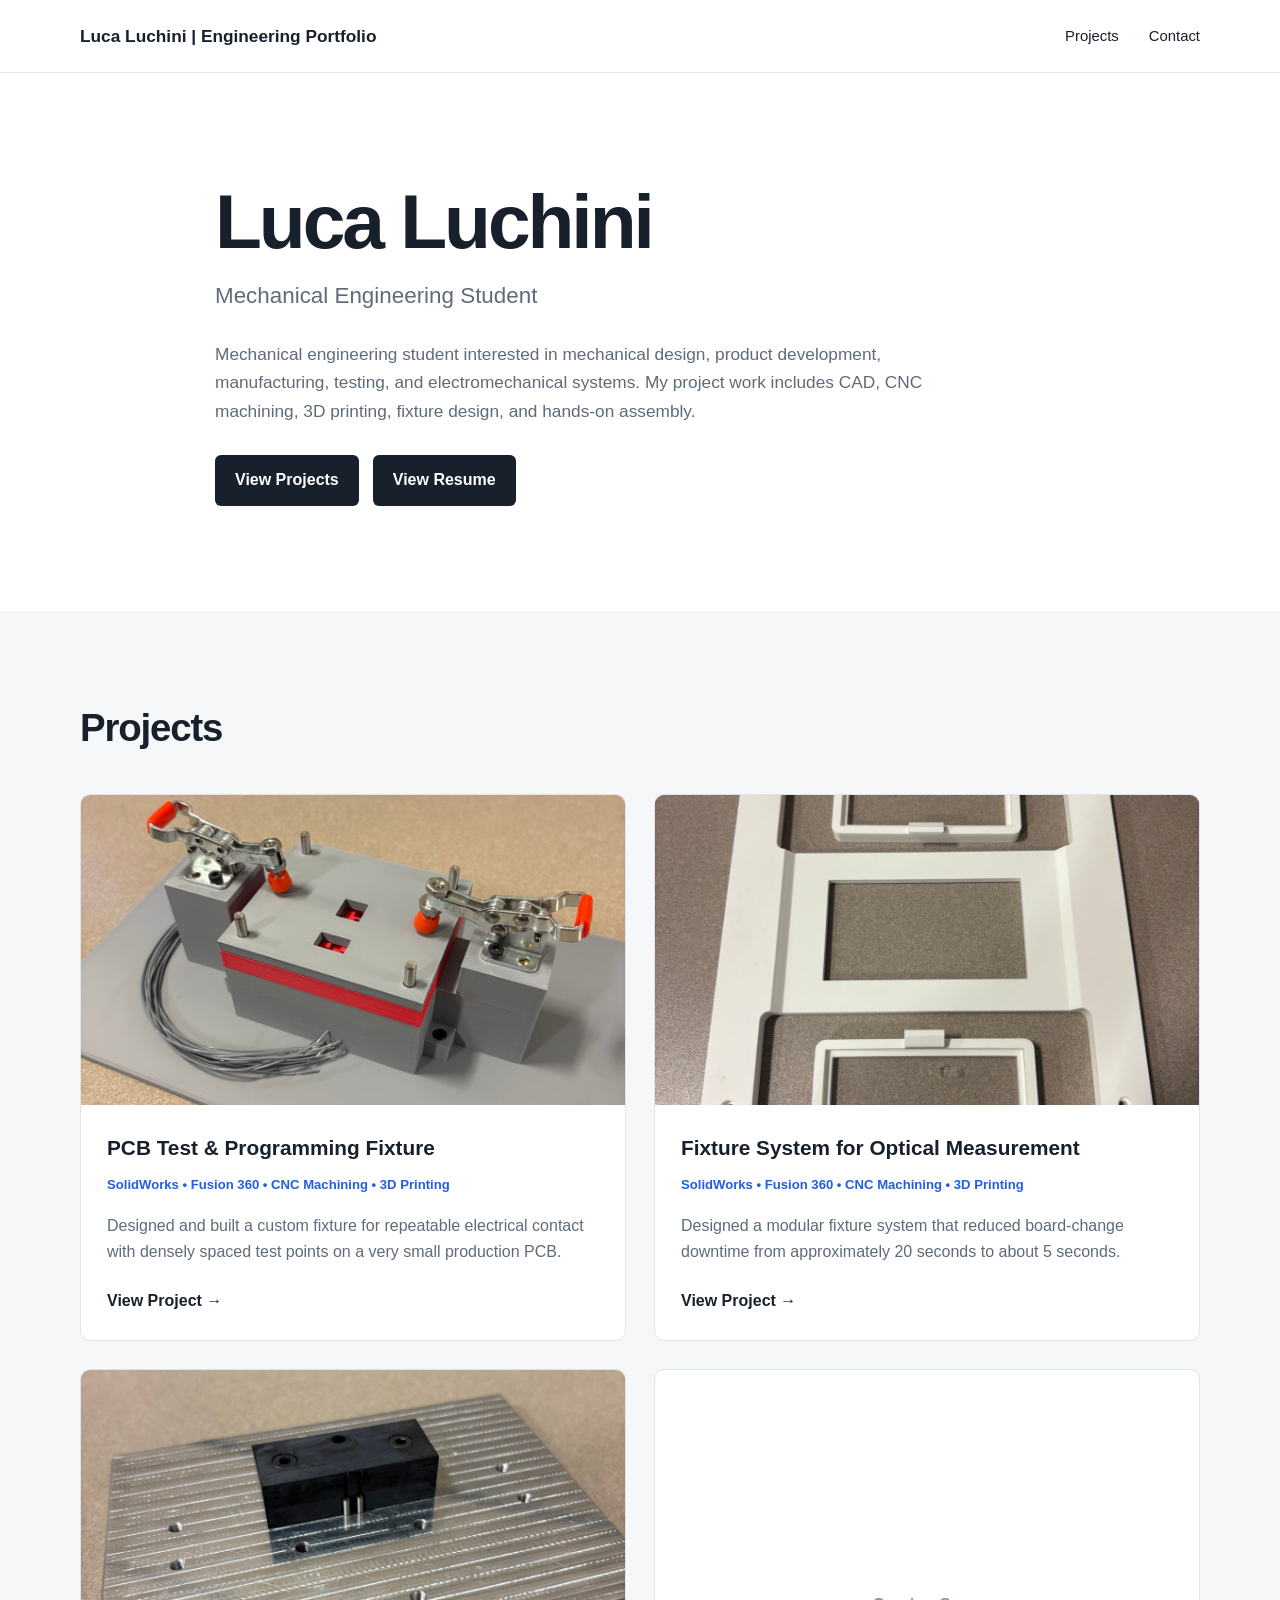
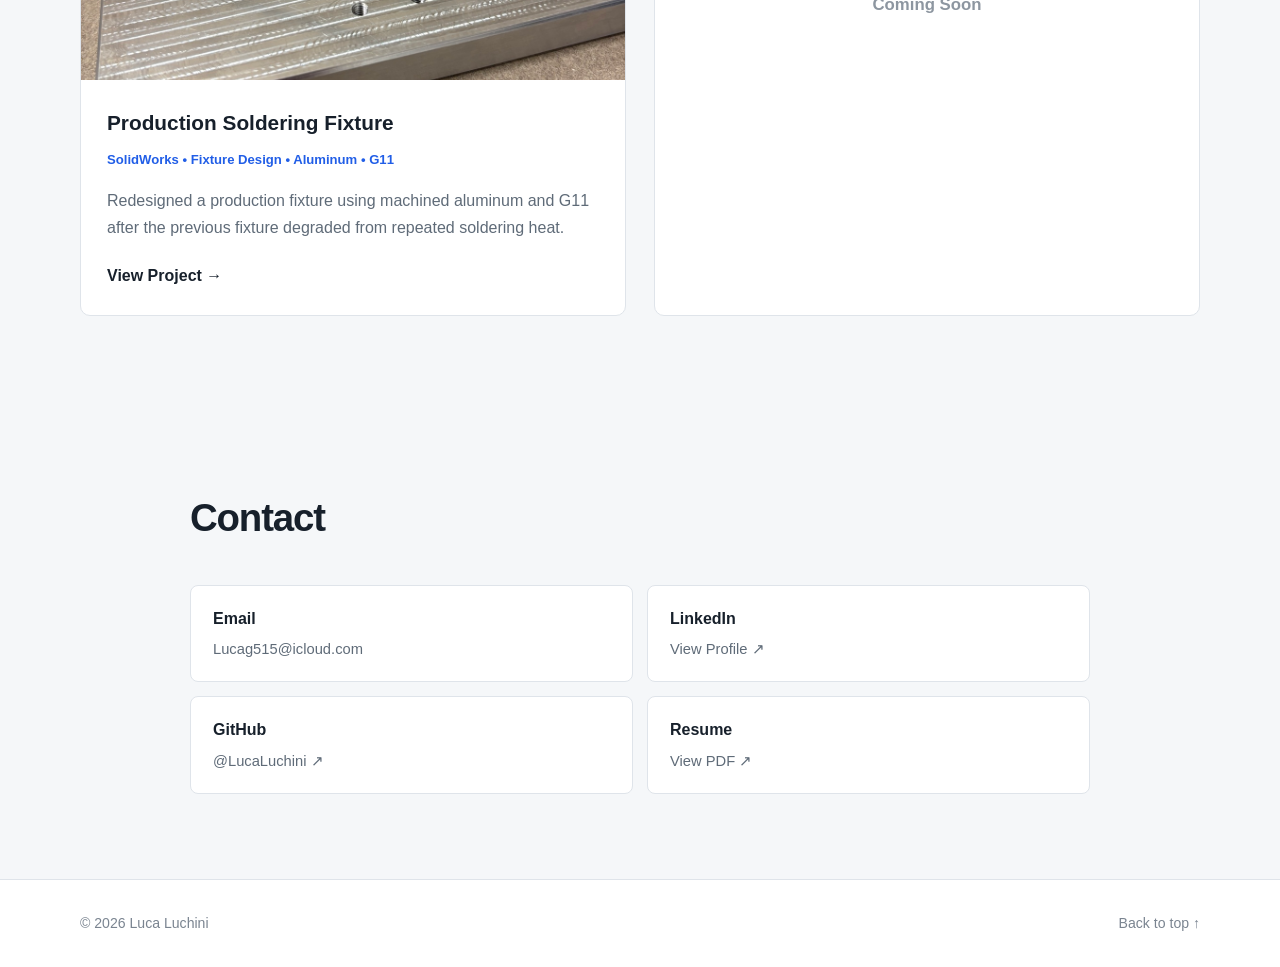
==== commit 8f9a1e1f: "fix some things" ====
--- a/index.html
+++ b/index.html
@@ -6,7 +6,6 @@
     <title>Luca Luchini | Engineering Portfolio</title>
     <link rel="stylesheet" href="style.css">
 </head>
-
 <body>
 
 <header>
@@ -27,14 +26,12 @@
     <div class="container hero-inner">
         <h1>Luca Luchini</h1>
         <h2>Mechanical Engineering Student</h2>
-
         <p class="hero-copy">
             Mechanical engineering student interested in mechanical design,
             product development, manufacturing, testing, and electromechanical systems.
             My project work includes CAD, CNC machining, 3D printing, fixture design,
             and hands-on assembly.
         </p>
-
         <div class="hero-actions">
             <a class="button" href="#projects">View Projects</a>
             <a class="button" href="documents/Luchiniresume.pdf" target="_blank">View Resume</a>
@@ -52,10 +49,10 @@
 
             <a class="project-card" href="projects/pcb-test-fixture.html">
                 <div class="project-image-wrap">
-                    <img class="project-image" src="images/test-fixture/hero.jpg" alt="Compact PCB test and programming fixture">
+                    <img class="project-image" src="images/test-fixture/hero.jpg" alt="PCB test and programming fixture">
                 </div>
                 <div class="project-card-content">
-                    <h3>Compact PCB Test &amp; Programming Fixture</h3>
+                    <h3>PCB Test &amp; Programming Fixture</h3>
                     <p class="tools">SolidWorks • Fusion 360 • CNC Machining • 3D Printing</p>
                     <p>
                         Designed and built a custom fixture for repeatable electrical
@@ -67,11 +64,11 @@
 
             <a class="project-card" href="projects/optical-measurement-fixture.html">
                 <div class="project-image-wrap">
-                    <img class="project-image" src="images/optical-fixture/cad-assembled.png" alt="Modular optical measurement fixture system">
+                    <img class="project-image" src="images/optical-fixture/homepage-cover.jpg" alt="Modular optical measurement fixture components">
                 </div>
                 <div class="project-card-content">
-                    <h3>Modular Fixture System for Optical Measurement</h3>
-                    <p class="tools">SolidWorks • CNC Machining • 3D Printing • Metrology</p>
+                    <h3>Fixture System for Optical Measurement</h3>
+                    <p class="tools">SolidWorks • Fusion 360 • CNC Machining • 3D Printing</p>
                     <p>
                         Designed a modular fixture system that reduced board-change
                         downtime from approximately 20 seconds to about 5 seconds.
@@ -80,11 +77,20 @@
                 </div>
             </a>
 
-            <div class="project-card coming-soon-card">
-                <div class="project-card-content coming-soon-content">
-                    <span>Coming Soon</span>
+            <a class="project-card" href="projects/production-soldering-fixture.html">
+                <div class="project-image-wrap">
+                    <img class="project-image" src="images/solder-fixture/finished-front.jpg" alt="Heat-resistant production soldering fixture">
                 </div>
-            </div>
+                <div class="project-card-content">
+                    <h3>Production Soldering Fixture</h3>
+                    <p class="tools">SolidWorks • Fixture Design • Aluminum • G11</p>
+                    <p>
+                        Redesigned a production fixture using machined aluminum and G11
+                        after the previous fixture degraded from repeated soldering heat.
+                    </p>
+                    <span class="card-link">View Project →</span>
+                </div>
+            </a>
 
             <div class="project-card coming-soon-card">
                 <div class="project-card-content coming-soon-content">
@@ -98,27 +104,20 @@
 
 <section id="contact">
     <div class="container narrow">
-
-        <div class="section-heading">
-            <h2>Contact</h2>
-        </div>
-
+        <div class="section-heading"><h2>Contact</h2></div>
         <div class="contact-links">
             <a class="contact-card" href="mailto:Lucag515@icloud.com">
                 <span class="contact-label">Email</span>
                 <span class="contact-value">Lucag515@icloud.com</span>
             </a>
-
             <a class="contact-card" href="https://www.linkedin.com/in/luca-luchini-402ab2226" target="_blank">
                 <span class="contact-label">LinkedIn</span>
                 <span class="contact-value">View Profile ↗</span>
             </a>
-
             <a class="contact-card" href="https://github.com/LucaLuchini" target="_blank">
                 <span class="contact-label">GitHub</span>
                 <span class="contact-value">@LucaLuchini ↗</span>
             </a>
-
             <a class="contact-card" href="documents/Luchiniresume.pdf" target="_blank">
                 <span class="contact-label">Resume</span>
                 <span class="contact-value">View PDF ↗</span>
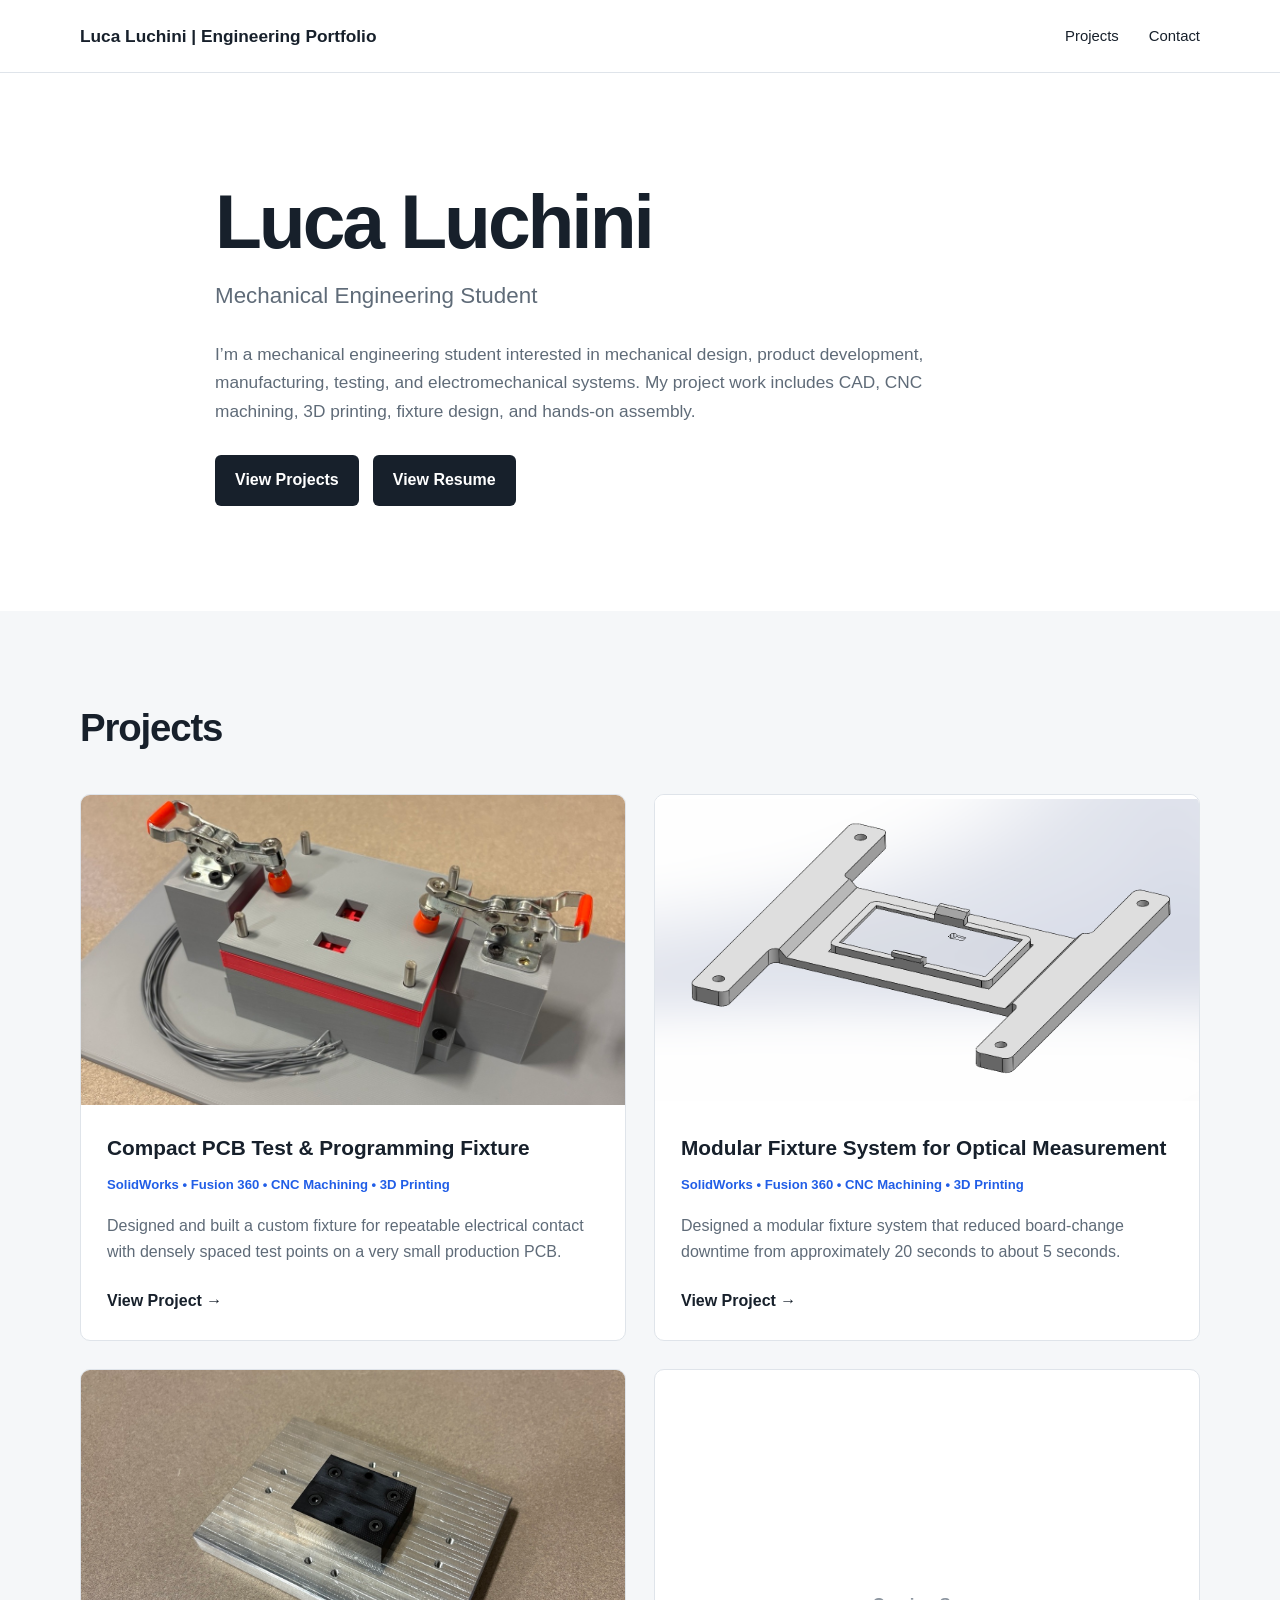
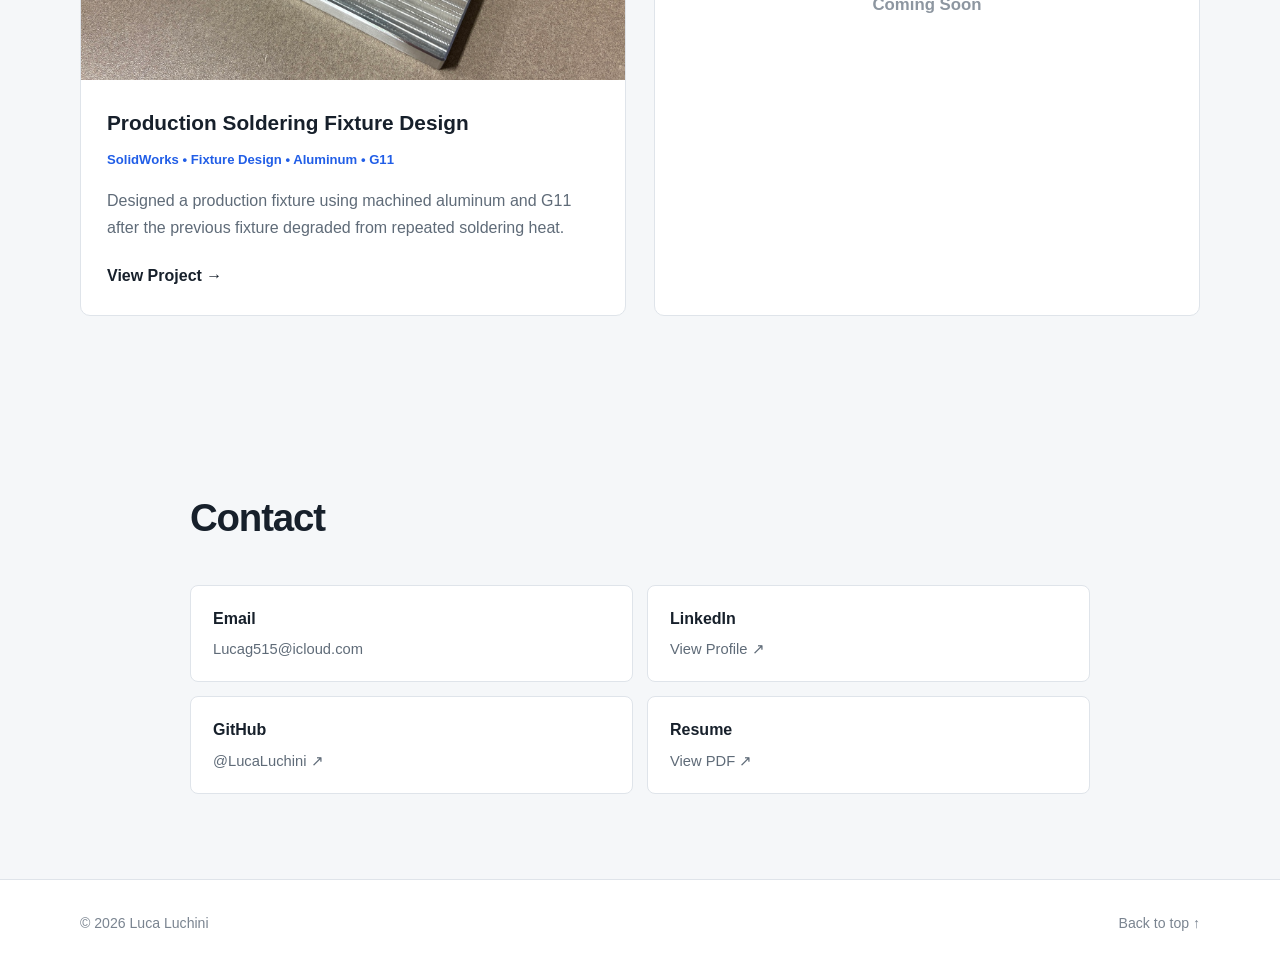
==== commit bf385b8b: "fixed proj 3" ====
--- a/index.html
+++ b/index.html
@@ -27,14 +27,14 @@
         <h1>Luca Luchini</h1>
         <h2>Mechanical Engineering Student</h2>
         <p class="hero-copy">
-            Mechanical engineering student interested in mechanical design,
+            I’m a mechanical engineering student interested in mechanical design,
             product development, manufacturing, testing, and electromechanical systems.
             My project work includes CAD, CNC machining, 3D printing, fixture design,
             and hands-on assembly.
         </p>
         <div class="hero-actions">
             <a class="button" href="#projects">View Projects</a>
-            <a class="button" href="documents/Luchiniresume.pdf" target="_blank">View Resume</a>
+            <a class="button" href="documents/LUCHINIRESUME.pdf" target="_blank">View Resume</a>
         </div>
     </div>
 </section>
@@ -49,10 +49,10 @@
 
             <a class="project-card" href="projects/pcb-test-fixture.html">
                 <div class="project-image-wrap">
-                    <img class="project-image" src="images/test-fixture/hero.jpg" alt="PCB test and programming fixture">
+                    <img class="project-image" src="images/test-fixture/hero.jpg" alt="Compact PCB test and programming fixture">
                 </div>
                 <div class="project-card-content">
-                    <h3>PCB Test &amp; Programming Fixture</h3>
+                    <h3>Compact PCB Test &amp; Programming Fixture</h3>
                     <p class="tools">SolidWorks • Fusion 360 • CNC Machining • 3D Printing</p>
                     <p>
                         Designed and built a custom fixture for repeatable electrical
@@ -64,10 +64,10 @@
 
             <a class="project-card" href="projects/optical-measurement-fixture.html">
                 <div class="project-image-wrap">
-                    <img class="project-image" src="images/optical-fixture/homepage-cover.jpg" alt="Modular optical measurement fixture components">
+                    <img class="project-image project-image-contain" src="images/optical-fixture/cad-assembled.png" alt="CAD assembly of modular optical measurement fixture system">
                 </div>
                 <div class="project-card-content">
-                    <h3>Fixture System for Optical Measurement</h3>
+                    <h3>Modular Fixture System for Optical Measurement</h3>
                     <p class="tools">SolidWorks • Fusion 360 • CNC Machining • 3D Printing</p>
                     <p>
                         Designed a modular fixture system that reduced board-change
@@ -79,13 +79,13 @@
 
             <a class="project-card" href="projects/production-soldering-fixture.html">
                 <div class="project-image-wrap">
-                    <img class="project-image" src="images/solder-fixture/finished-front.jpg" alt="Heat-resistant production soldering fixture">
+                    <img class="project-image" src="images/solder-fixture/finished-landscape.jpg" alt="Heat-resistant production soldering fixture">
                 </div>
                 <div class="project-card-content">
-                    <h3>Production Soldering Fixture</h3>
+                    <h3>Production Soldering Fixture Design</h3>
                     <p class="tools">SolidWorks • Fixture Design • Aluminum • G11</p>
                     <p>
-                        Redesigned a production fixture using machined aluminum and G11
+                        Designed a production fixture using machined aluminum and G11
                         after the previous fixture degraded from repeated soldering heat.
                     </p>
                     <span class="card-link">View Project →</span>
@@ -118,7 +118,7 @@
                 <span class="contact-label">GitHub</span>
                 <span class="contact-value">@LucaLuchini ↗</span>
             </a>
-            <a class="contact-card" href="documents/Luchiniresume.pdf" target="_blank">
+            <a class="contact-card" href="documents/LUCHINIRESUME.pdf" target="_blank">
                 <span class="contact-label">Resume</span>
                 <span class="contact-value">View PDF ↗</span>
             </a>
--- a/style.css
+++ b/style.css
@@ -524,3 +524,16 @@
         gap: 10px;
     }
 }
+
+
+/* CAD cover images should remain fully visible in homepage project cards. */
+.project-image-contain {
+    object-fit: contain !important;
+    background: white;
+}
+
+
+/* Keep project imagery clean and visual-first. */
+figcaption {
+    display: none !important;
+}
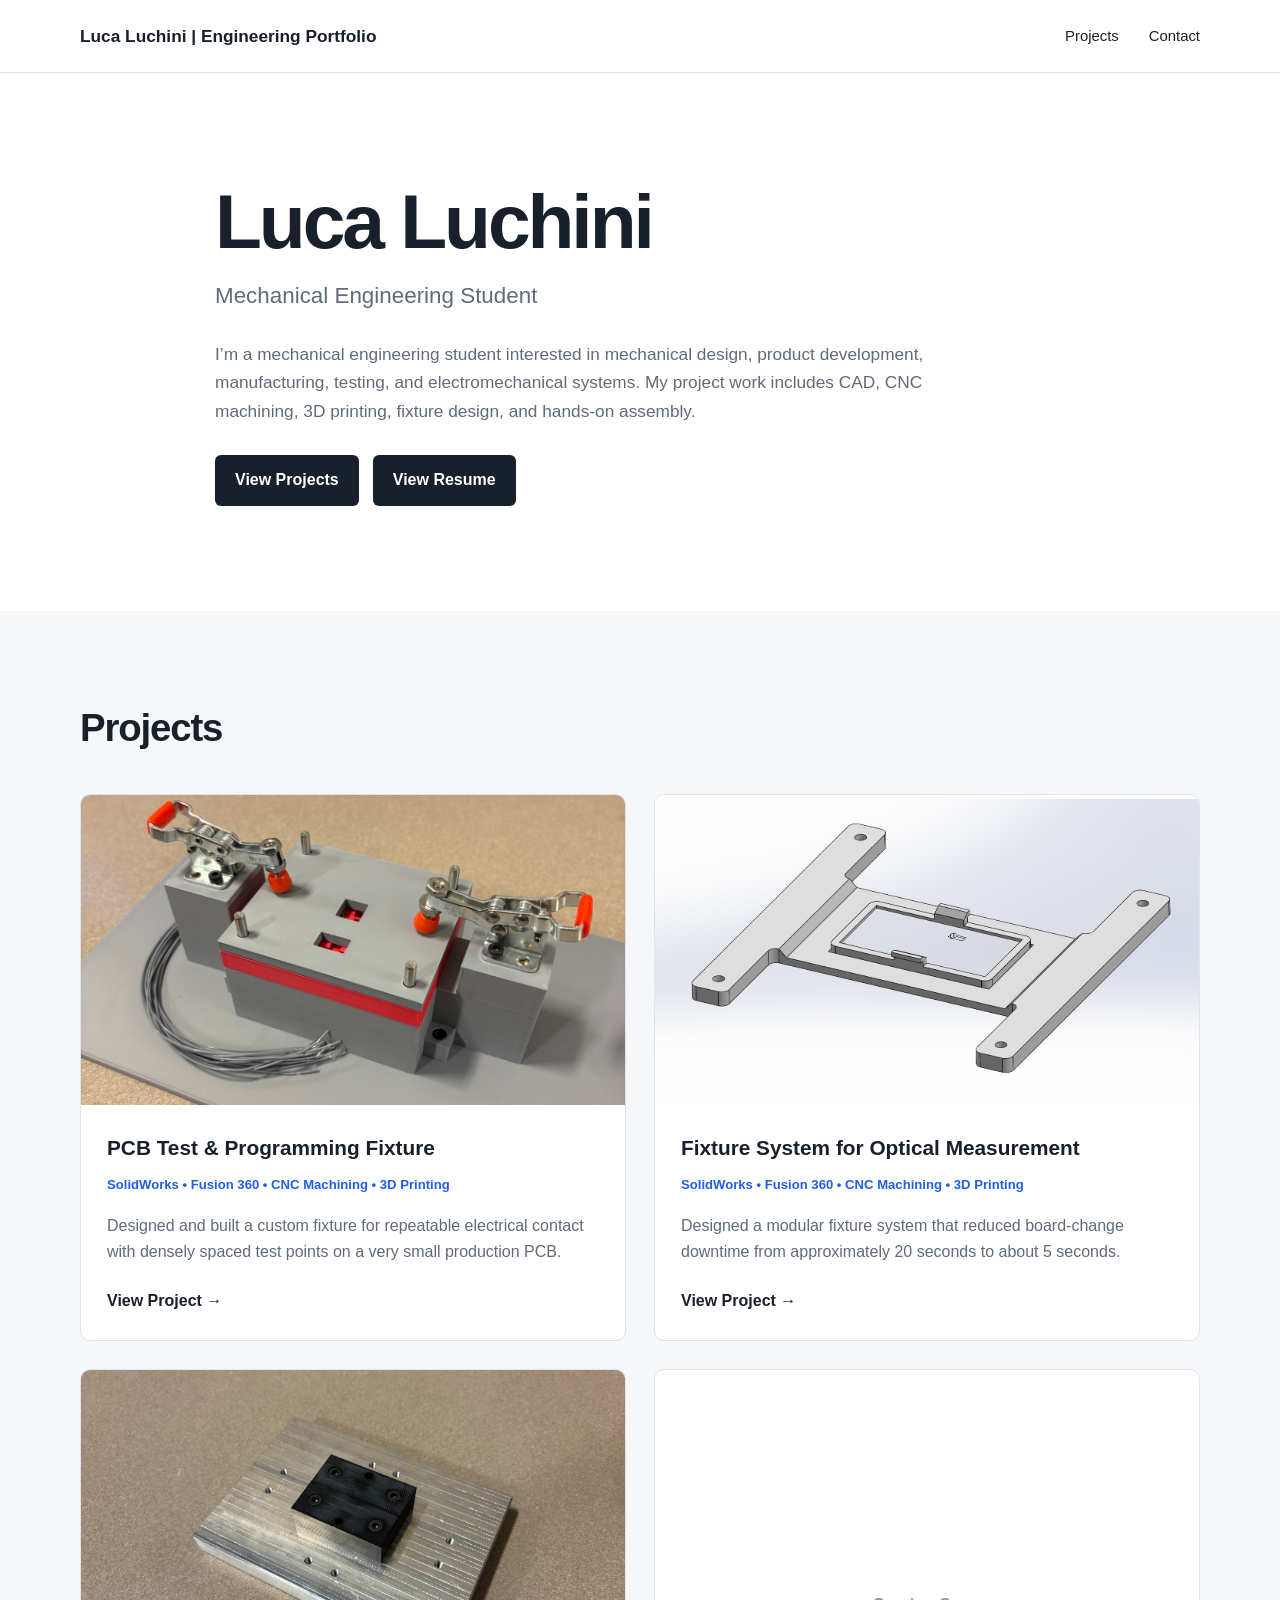
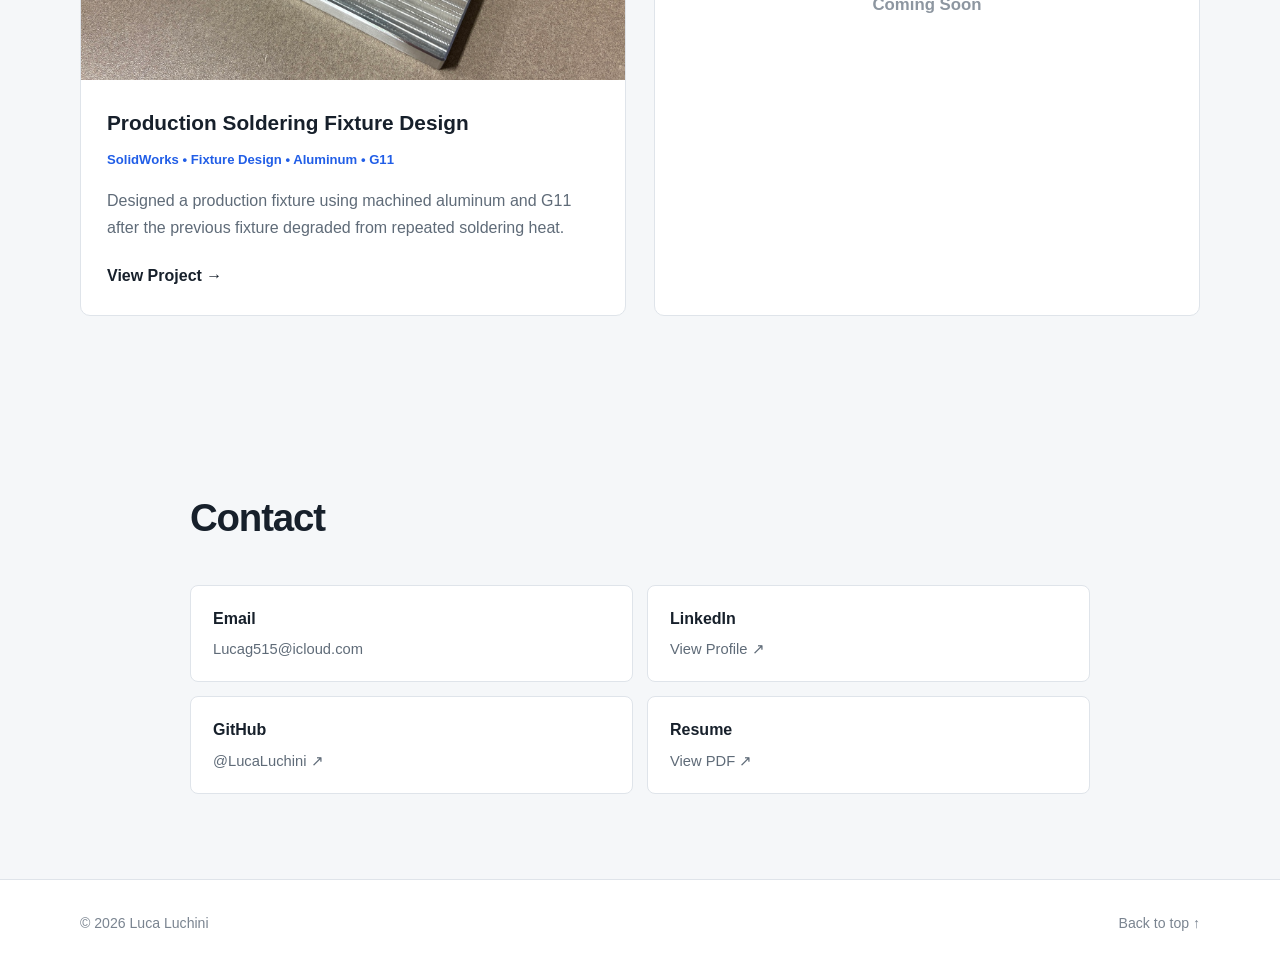
==== commit c9b15212: "update" ====
--- a/index.html
+++ b/index.html
@@ -52,7 +52,7 @@
                     <img class="project-image" src="images/test-fixture/hero.jpg" alt="Compact PCB test and programming fixture">
                 </div>
                 <div class="project-card-content">
-                    <h3>Compact PCB Test &amp; Programming Fixture</h3>
+                    <h3>PCB Test &amp; Programming Fixture</h3>
                     <p class="tools">SolidWorks • Fusion 360 • CNC Machining • 3D Printing</p>
                     <p>
                         Designed and built a custom fixture for repeatable electrical
@@ -67,7 +67,7 @@
                     <img class="project-image project-image-contain" src="images/optical-fixture/cad-assembled.png" alt="CAD assembly of modular optical measurement fixture system">
                 </div>
                 <div class="project-card-content">
-                    <h3>Modular Fixture System for Optical Measurement</h3>
+                    <h3>Fixture System for Optical Measurement</h3>
                     <p class="tools">SolidWorks • Fusion 360 • CNC Machining • 3D Printing</p>
                     <p>
                         Designed a modular fixture system that reduced board-change
